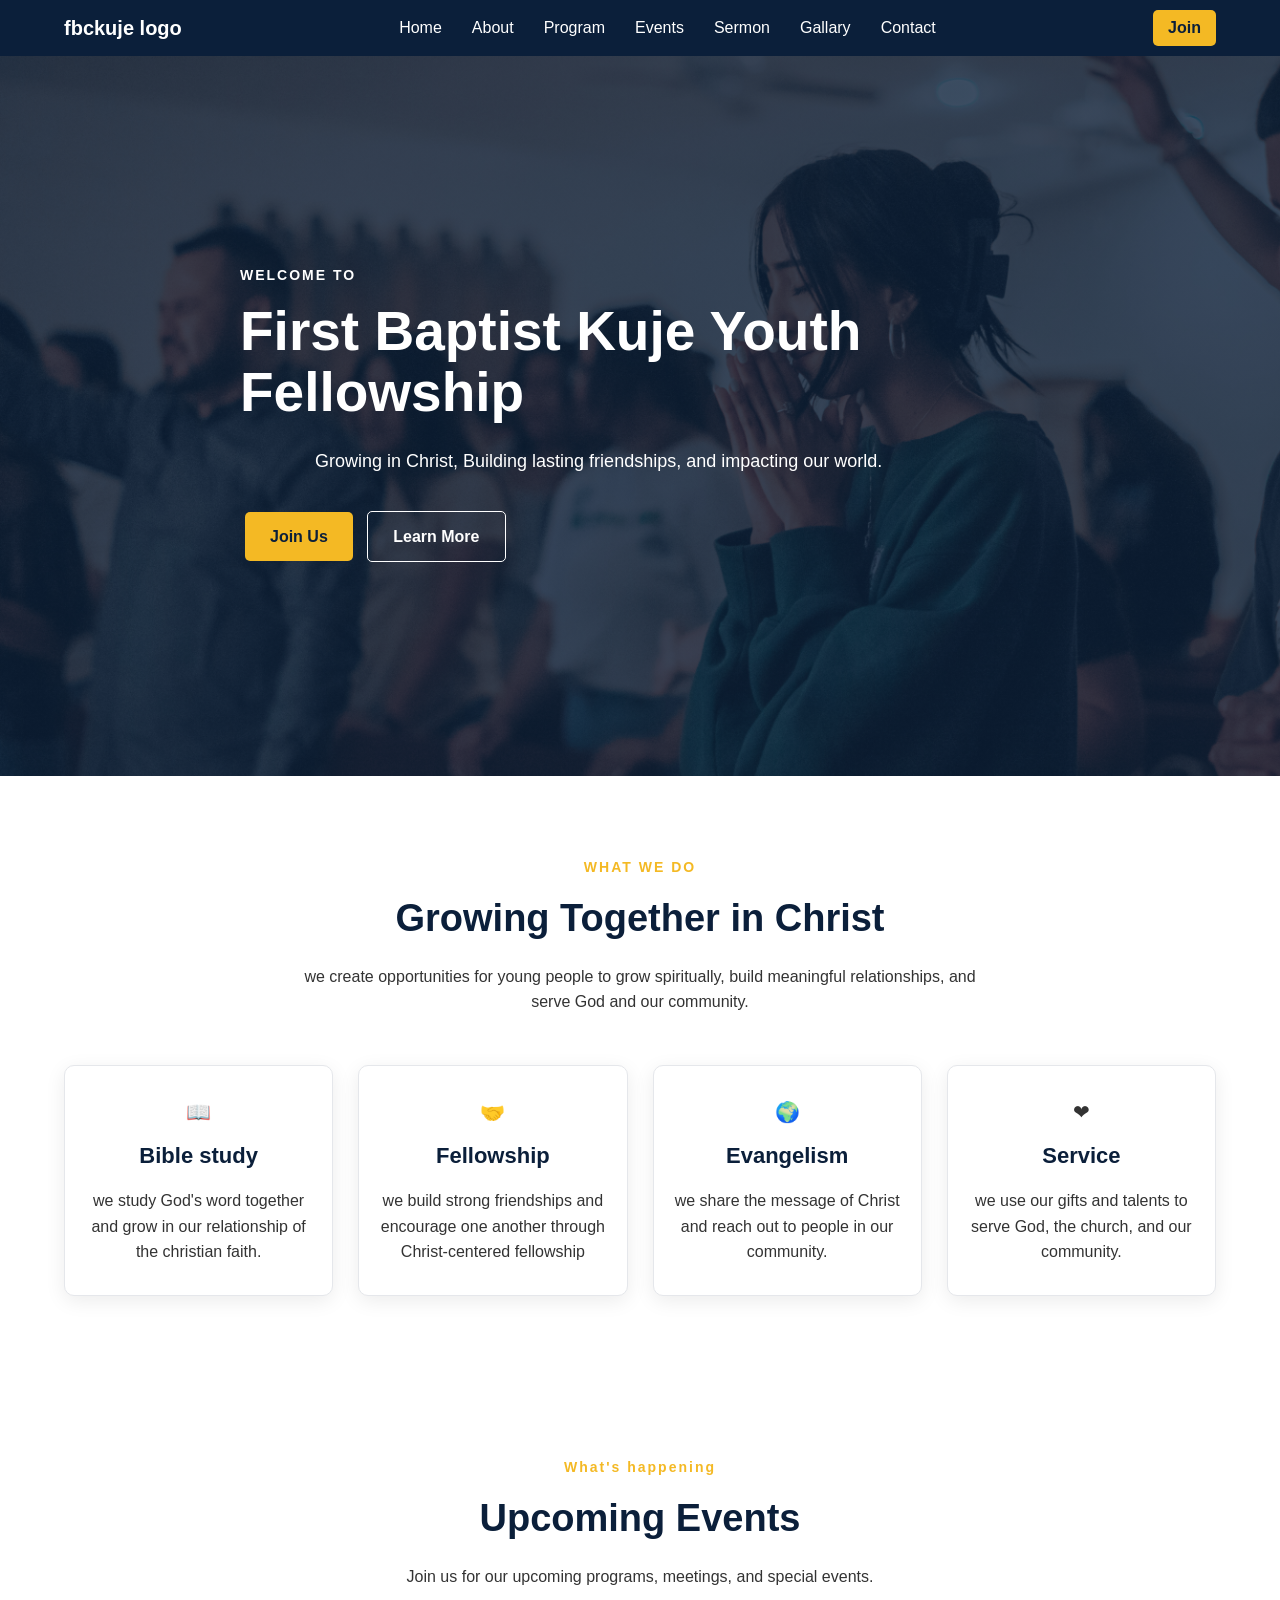
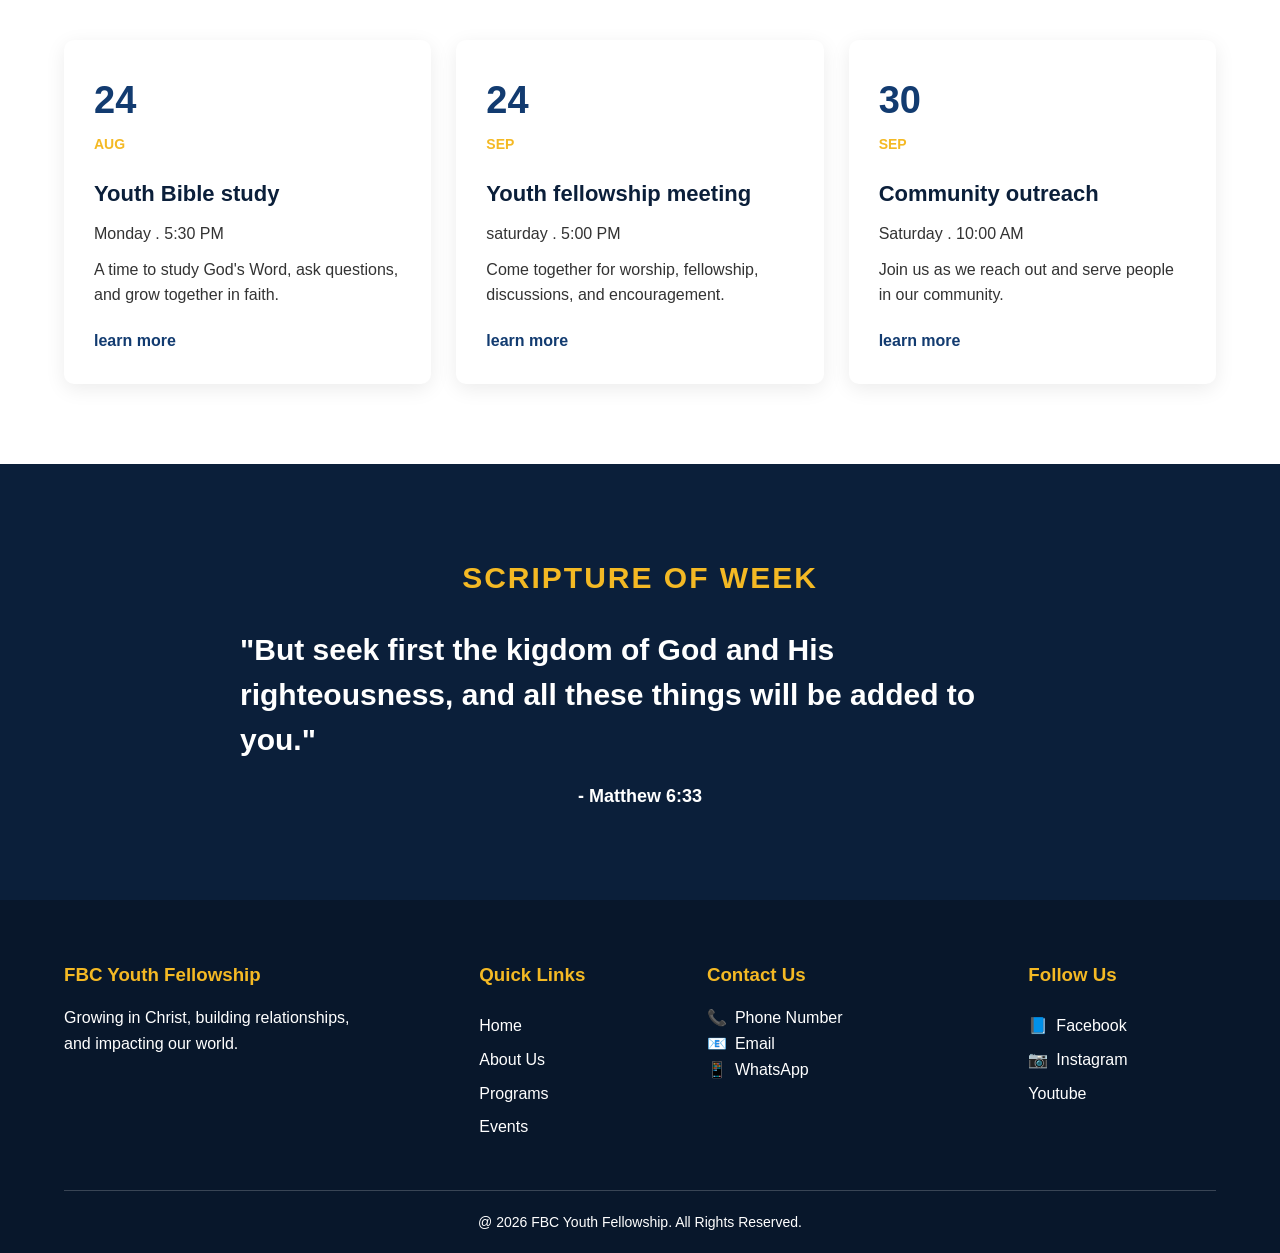
==== index.html @ 430ef0f9 "update" ====
<!DOCTYPE html>
<html lang="en">
<head>
  <meta charset="UTF-8">
  <meta name="viewport" content="width=device-width, initial-scale=1.0">
  <title>fbc kuje youth fellowship</title>
  <link rel="stylesheet" href="style.css">
</head>
<body>
  <header>
    <nav class="nav-bar">
      <button class="menu-toggle" arial-label="open navigation menu">
        &#9776;
      </button>
      
      <div class="logo">
        fbckuje logo
      </div>
      <ul class="nav-links">
        <li><a href="#">Home</a></li>
        <li><a href="about.html">About</a></li>
        <li><a href="#">Program</a></li>
        <li><a href="#">Events</a></li>
        <li><a href="#">Sermon</a></li>
        <li><a href="#">Gallary</a></li>
        <li><a href="#">Contact</a></li>
      </ul>
      
      <a href="#" class="join-btn">Join</a>
      
    </nav>
  </header>
  <section class="hero">
    <div class="hero-content">
      <p class="welcome-text">WELCOME TO</p>
      <h1>First Baptist Kuje Youth Fellowship</h1>
      <p class="hero-text">
        Growing in Christ, Building lasting friendships, and impacting our world.
      </p>
      <div class="hero-btn">
        <a href="#" class="btn">Join Us</a>
        <a href="#" class="btn secondary-btn">Learn More</a>
      </div>
    </div>
  </section>
  <section class="focus">
    <div class="section-heading">
      <p>
        WHAT WE DO
      </p>
      <h2>Growing Together in Christ</h2>
      <p>
        we create opportunities for young people to grow spiritually,
        build meaningful relationships, and serve God and our community.
      </p>
    </div>
    <div class="focus-container">
      <div class="focus-card">
        <div class="focus-icon">&#x1F4D6;</div>
        <h3>Bible study</h3>
        <p>
          we study God's word together and grow in our relationship
          of the christian faith.
        </p>
      </div>
      <div class="focus-card">
        <div class="focus-icon">&#x1F91D;</div>
        <h3>Fellowship</h3>
        <p>we build strong friendships and encourage one another 
          through Christ-centered fellowship
        </p>
      </div>
      <div class="focus-card">
        <div class="focus-icon">&#x1F30D;</div>
        <h3>
          Evangelism
        </h3>
        <p>
          we share the message of Christ and reach out to people 
          in our community.
        </p>
      </div>
      <div class="focus-card">
        <div class="focus-icon">&#10084;</div>
        <h3>Service</h3>
        <p>
          we use our gifts and talents to serve God, the church, and 
          our community.
        </p>
      </div>
    </div>
  </section>

  <section class="events">
    <div class="section-heading">
      <p>What's happening</p>
      <h2>Upcoming Events</h2>
      <p>
        Join us for our upcoming programs, meetings, and special events.
      </p>
    </div>

    <div class="events-container">
      <div class="event-card">
        <div class="event-date">
          <span>24</span>
          <small>AUG</small>
        </div>

        <div class="event-content">
          <h3>Youth Bible study</h3>
          <p>Monday . 5:30 PM</p>
          <p>A time to study God's Word, ask questions,
            and grow together in faith.
          </p>
          <a href="#">learn more</a>
        </div>
      </div>
      <div class="event-card">
        <div class="event-date">
          <span>24</span>
          <small>SEP</small>
        </div>

        <div class="event-content">
          <h3>Youth fellowship meeting</h3>
          <p>saturday . 5:00 PM </p>
          <p>
            Come together for worship, fellowship, discussions,
            and encouragement.
          </p>
          <a href="#">learn more</a>
        </div>
      </div>
      <div class="event-card">
        <div class="event-date">
          <span>30</span>
          <small>SEP</small>
        </div>

        <div class="event-content">
          <h3>Community outreach</h3>
          <p>Saturday . 10:00 AM</p>
          <p>
            Join us as we reach out and serve
            people in our community.
          </p>
          <a href="#">learn more</a>
        </div>
      </div>
    </div>
  </section>

  <section class="scripture">
    <div class="scripture-content">
      <p class="scripture-label">SCRIPTURE OF WEEK</p>
      <blockquote>
        "But seek first the kigdom of God and His righteousness,
        and all these things will be added to you."
      </blockquote>
      <p class="scripture-reference">
        - Matthew 6:33
      </p>
    </div>
  </section>
  <footer>
    <div class="footer-container">
      <div class="footer-about">
        <h3>FBC Youth Fellowship</h3>
        <p>
          Growing in Christ, building relationships,
          and impacting our world.
        </p>
      </div>
      <div class="footer-links">
        <h3>Quick Links</h3>
        <a href="#">Home</a>
        <a href="#">About Us</a>
        <a href="#">Programs</a>
        <a href="#">Events</a>
      </div>
      <div class="footer-contact">
        <h3>Contact Us</h3>
        <p class="icon-link">
          <span class="icon">&#x1F4DE;</span>
          <span class="text">Phone Number</span>
        </p>
        <div class="email-icon">
        <p class="icon-link">
          <span class="icon">&#128231;</span>
          <span class="text">Email</span>
        </p>
        </div>
        <p class="icon-link">
          <span class="icon">&#128241;</span>
          <span class="text">WhatsApp</span>
        </p>
      </div>
      <div class="footer-social">
        <h3>Follow Us</h3>
        <a href="#" class="icon-link">
          <span class="icon">&#128216;</span>
          <span class="text">Facebook</span>
        </a>
        <a href="#" class="icon-link">
          <span class="icon">&#x1F4f7;</span>
          <span class="text">Instagram</span>
        </a>
        <a href="#">Youtube</a>
      </div>
    </div>
    <div class="footer-bottom">
      <p>
        @ 2026 FBC Youth Fellowship. All Rights Reserved.
      </p>
    </div>
  </footer>
  <script src="script.js"></script>
</body>
</html>
---- style.css ----
:root {
  --primary-color: #123B70;
  --secondary-color: #0B1F3A;
  --accent-color: #F4B924;
  --light-color: #F5F7FA;
  --white-color: #FFFFFF;
  --text-color: #333333;
}
* {
  margin: 0;
  padding: 0;
  box-sizing: border-box;
}
body {
  font-family: Arial, san-serif;
  line-height: 1.6;
  color: var(--text-color);
  background-color: var(--white-color);
}
header {
  background-color: var(--secondary-color);
}
.nav-bar {
  display: flex;
  align-items: center;
  justify-content: space-between;
  padding: 10px 5%;
  color: var(--white-color);
}
.logo {
  font-size: 20px;
  font-weight: bold;
}
.nav-links {
  display: flex;
  list-style: none;
  gap: 30px;
}
.nav-links a {
  text-decoration: none;
  font-weight: 200;
  color: var(--white-color);
  font-weight: 500;
}
.join-btn {
  background-color: var(--accent-color);
  color: var(--secondary-color);
  text-decoration: none;
  padding: 5px 15px;
  border: none;
  border-radius: 5px;
  font-weight: bold;
  transition: opacity 0.15s;
}
.join-btn:hover {
  opacity: 0.7;
}
.hero {
  min-height: 80vh;
  display: flex;
  align-items: center;
  justify-content: center;
  padding: 80px 5%;

  background-image: 
      linear-gradient(rgba(11, 31, 58, 0.75), rgba(11, 31, 58, 0.75)),
      url("/image/hero.jpg");

  background-size: cover;
  background-position: center;
  background-repeat: no-repeat;

  color: var(--white-color)
}
.hero-content{
  max-width: 800px;
}
.welcome-text {
  font-size: 14px;
  font-weight: bold;
  letter-spacing: 2px;
  margin-bottom: 15px;
}
.hero h1 {
  font-size: 55px;
  line-height: 1.1;
  margin-bottom: 25px;
}
.hero-text {
  font-size: 18px;
  margin: 0 auto 30px;
  max-width: 650px;
}
.btn {
  display: inline-block;
  padding: 12px 25px;
  margin: 5px;
  text-decoration: none;
  border-radius: 5px;
  font-weight: bold;
  transition: 0.3s ease;
}
.hero-btn .btn:first-child {
  background-color: var(--accent-color);
  color: var(--secondary-color);
  cursor: pointer;
}
.hero-btn .btn:first-child:hover {
  opacity: 0.85;
}
.secondary-btn{
  color: var(--white-color);
  border: 1px solid var(--white-color);
  background-color: transparent;
  cursor: pointer;
}
.secondary-btn:hover {
  background-color: var(--white-color);
  color: var(--secondary-color);
}

.focus {
  padding: 80px 5%;
  text-align: center;
}
.section-heading {
  max-width: 700px;
  margin: 0 auto 50px;
}
.section-heading h2 {
  font-size: 38px;
  margin-bottom: 15px;
  color: var(--secondary-color);
}
.section-heading > p:first-child {
  margin-bottom: 10px;
  color: var(--accent-color);
  font-weight: bold;
  letter-spacing: 2px;
  font-size: 14px;
}
.focus-container {
  display: grid;
  grid-template-columns: repeat(4, 1fr);
  gap: 25px;
}
.focus-card {
  padding: 30px 20px;
  border: 1px solid #E5E7EB;
  background-color: var(--white-color);
  border-radius: 10px;
  box-shadow: 0 5px 20px rgba(0, 0, 0, 0.08);
  transition: 0.3s ease;
}
.focus-icon {
  margin-bottom: 10px;
  font-size: 20px;
}
.focus-card h3 {
  margin-bottom: 15px;
  font-size: 22px;
  color: var(--secondary-color);
}
.focus-card:hover {
  transform: translateY(-5px);
  box-shadow: 0 10px 25px rgba(0, 0, 0, 0.12);
}
.events {
  padding: 80px 5%;
  text-align: center;
}
.events-container {
  display: grid;
  grid-template-columns: repeat(3, 1fr);
  gap: 25px;
}
.event-card {
  padding: 30px;
  text-align: left;
  border-radius: 10px;
  background-color: var(--white-color);
  border: 1px #E5E7EB;
  box-shadow: 0 5px 20px rgba(0, 0, 0, 0.08);
  transition: 0.3s ease;
}
.event-card:hover {
  transform: translateY(-5px);
  box-shadow: 0 10px 25px rgba(0, 0, 0, 0.1);
}
.event-date {
  margin-bottom: 20px;
}
.event-date span {
  display: block;
  font-size: 38px;
  font-weight: bold;
  color: var(--primary-color);
}
.event-date small {
  font-size: 14px;
  font-weight: bold;
  color: var(--accent-color);
}
.event-content h3 {
  font-size: 22px;
  margin-bottom: 10px;
  color: var(--secondary-color);
}
.event-content p {
  margin-bottom: 10px;
  color: var(--text-color);
}
.event-content a {
  display: inline-block;
  margin-top: 10px;
  color: var(--primary-color);
  font-weight: bold;
  text-decoration: none;
  text-align: center;
}
.scripture {
  padding: 90px 5%;
  text-align: center;
  background-color: var(--secondary-color);
  color: var(--white-color);
}
.scripture-content {
  max-width: 800px;
  margin: 0 auto;
}
.scripture-label {
  color: var(--accent-color);
  font-size: 30px;
  font-weight: bold;
  letter-spacing: 2px;
  margin-bottom: 25px;
}
.scripture blockquote {
  font-size: 30px;
  font-weight: bold;
  line-height: 1.5;
  text-align: left;
  margin-bottom: 20px;
}
.scripture-reference {
  font-size: 18px;
  font-weight: bold;
}
footer {
  padding: 60px 5% 20px;
  background-color: #08172B;
  color: var(--white-color);
}
.footer-container {
  display: grid;
  grid-template-columns: 2fr 1fr 1.5fr 1fr;
  gap: 40px;
}
.footer-container h3 {
  margin-bottom: 15px;
  color: var(--accent-color);
}
.footer-about p {
  max-width: 300px;
}
.footer-links,
.footer-social {
  display: flex;
  text-decoration: none;
  flex-direction: column;
  gap: 8px;
}
.footer-links a,
.footer-social a {
  text-decoration: none;
  color: var(--white-color);
}
.footer-contact {
  margin-bottom: 8px;
}
.icon-link {
  display: inline-flex;
  align-items: center;
  gap: 8px;
}
.email-icon {
  display: block;
}
.footer-bottom  {
  width: 100%;
  margin-top: 50px;
  padding-top: 20px;
  text-align: center;
  border-top: 1px solid rgba(255, 255, 255, 0.2);
}
.footer-bottom p {
  font-size: 14px;
}
.menu-toggle {
  display: none;
  background: none;
  border: none;
  color: var(--white-color);
  font-size: 28px;
  cursor: pointer;
}
.page-hero {
  min-height: 45vh;
  display: flex;
  align-items: center;
  justify-content: center;
  text-align: center;
  padding: 60px 5%;
  background-color: var(--secondary-color);
  color: var(--white-color);
}
.page-hero p:first-child {
  color: var(--accent-color);
  font-size: 14px;
  font-weight: bold;
  letter-spacing: 2px;
  margin-bottom: 15px;
}
.page-hero h1 {
  font-size: 48px;
  margin-bottom: 20px;
}
.page-hero p:last-child {
  max-width: 650px;
  margin: 0 auto;
}
.about-intro {
  padding: 90px 5%;
}
.about-content {
  max-width: 850px;
  margin: 0 auto;
}
.section-label {
  color: var(--accent-color);
  font-size: 14px;
  font-weight: bold;
  letter-spacing: 2px;
  margin-bottom: 15px;
}
.about-content h2 {
  color: var(--secondary-color);
  font-size: 38px;
  margin-bottom: 25px;
}
.about-content p:not(.section-label) {
  margin-bottom: 20px;
  line-height: 1.8;
}
.mission-vision {
  padding: 80px 5%;
  display: grid;
  grid-template-columns: repeat(2, 1fr);
  gap: 30px;
  background-color: var(--light-color);
}
.mission-card
.vision-card {
  padding: 40px;
  background-color: var(--white-color);
  border-radius: 10px;
  border: 1px solid #E5E7EB;
  box-shadow: 0 5px 20px rgba(0, 0, 0, 0.08);
}
.mission-card h2
.vision-card h2 {
  color: var(--secondary-color);
  margin-bottom: 15px;
}
.values {
  padding: 90px 5%;
  text-align: center;
}
.values-container {
  display: grid;
  grid-template-columns: repeat(4, 1fr);
  gap: 25px;
}
.value-card {
  padding: 30px 20px;
  border: 1px solid #E5E7EB;
  border-radius: 10px;
  background-color: var(--white-color);
  box-shadow: 0 5px 20px rgba(0, 0, 0, 0.08);
  transition: 0.3s ease;
}
.value-card:hover {
  transform: translateY(-5px);
}
.value-icon {
  font-size: 40px;
  margin-bottom: 15px;
}
.value-icon h3 {
  color: var(--secondary-color);
  margin-bottom: 10px;
}
@media (max-width: 900px) {
  .focus-container {
    grid-template-columns: repeat(2, 1fr);
  }
  .events-container {
    grid-template-columns: repeat(2, 1fr);
  }
  .footer-container {
    grid-template-columns: repeat(2, 1fr);
  }

}
@media (max-width: 600px) {
  .nav-bar {
    flex-wrap: wrap;
  }
  .nav-links {
    display: none;
    flex-direction: column;
    width: 100%;
    gap: 15px;
    text-align: center;
  }
  .nav-links.active {
    display: flex;
  }
  .focus-container {
    grid-template-columns: 1fr;
  }
  .events-container {
    grid-template-columns: 1fr;
  }
  .footer-container {
    grid-template-columns: 1fr;
  }
  .hero h1 {
    font-size: 40px;
  }
  .hero-text {
    font-size: 16px;
  }
  .scripture blockqoute {
    font-size: 24px;
  }
  .mission-vision {
    grid-template-columns: 1fr;
  }
  .values-container {
    grid-template-columns: 1fr;
  }
  .page-hero h1 {
    font-size: 38px;
  }
  .about-content h2 {
    font-size: 30px;
  }
  .menu-toggle {
    display: block !important;
    color: red;
    font-size: 40px;
  }

}
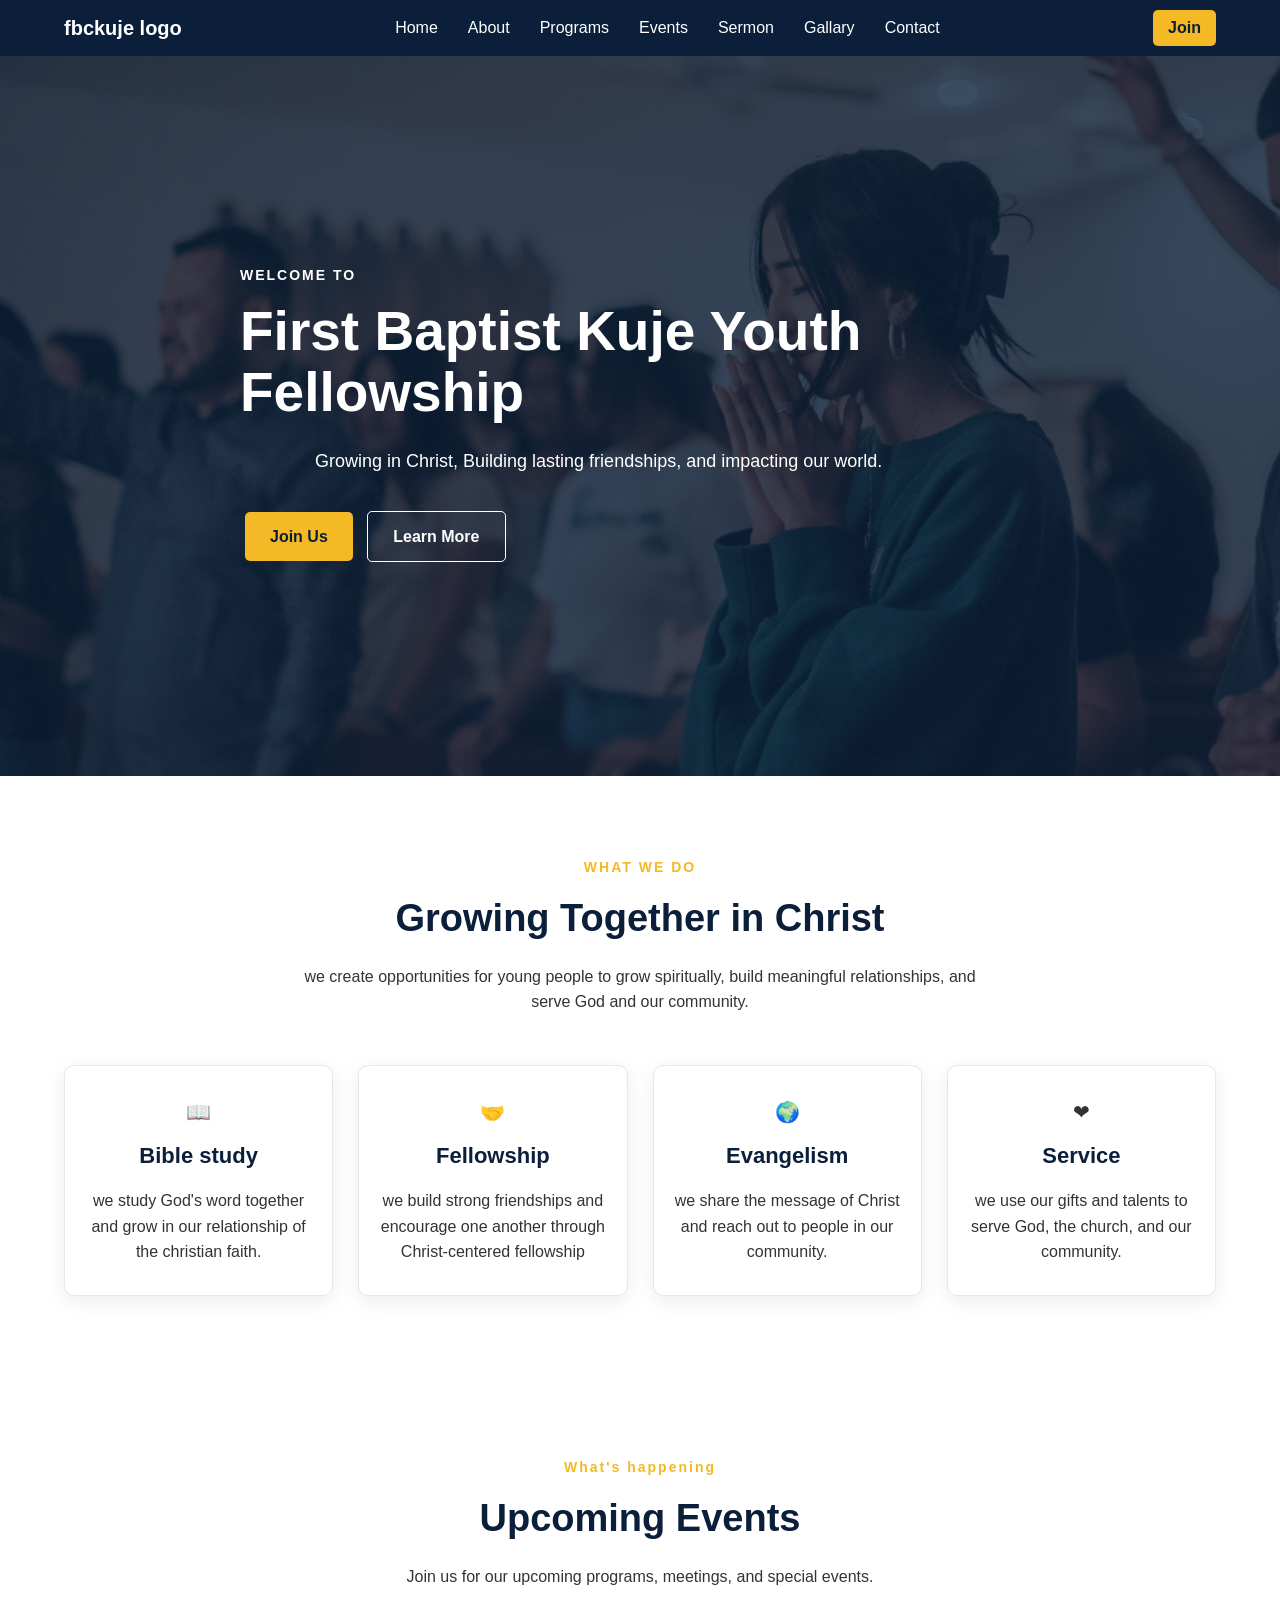
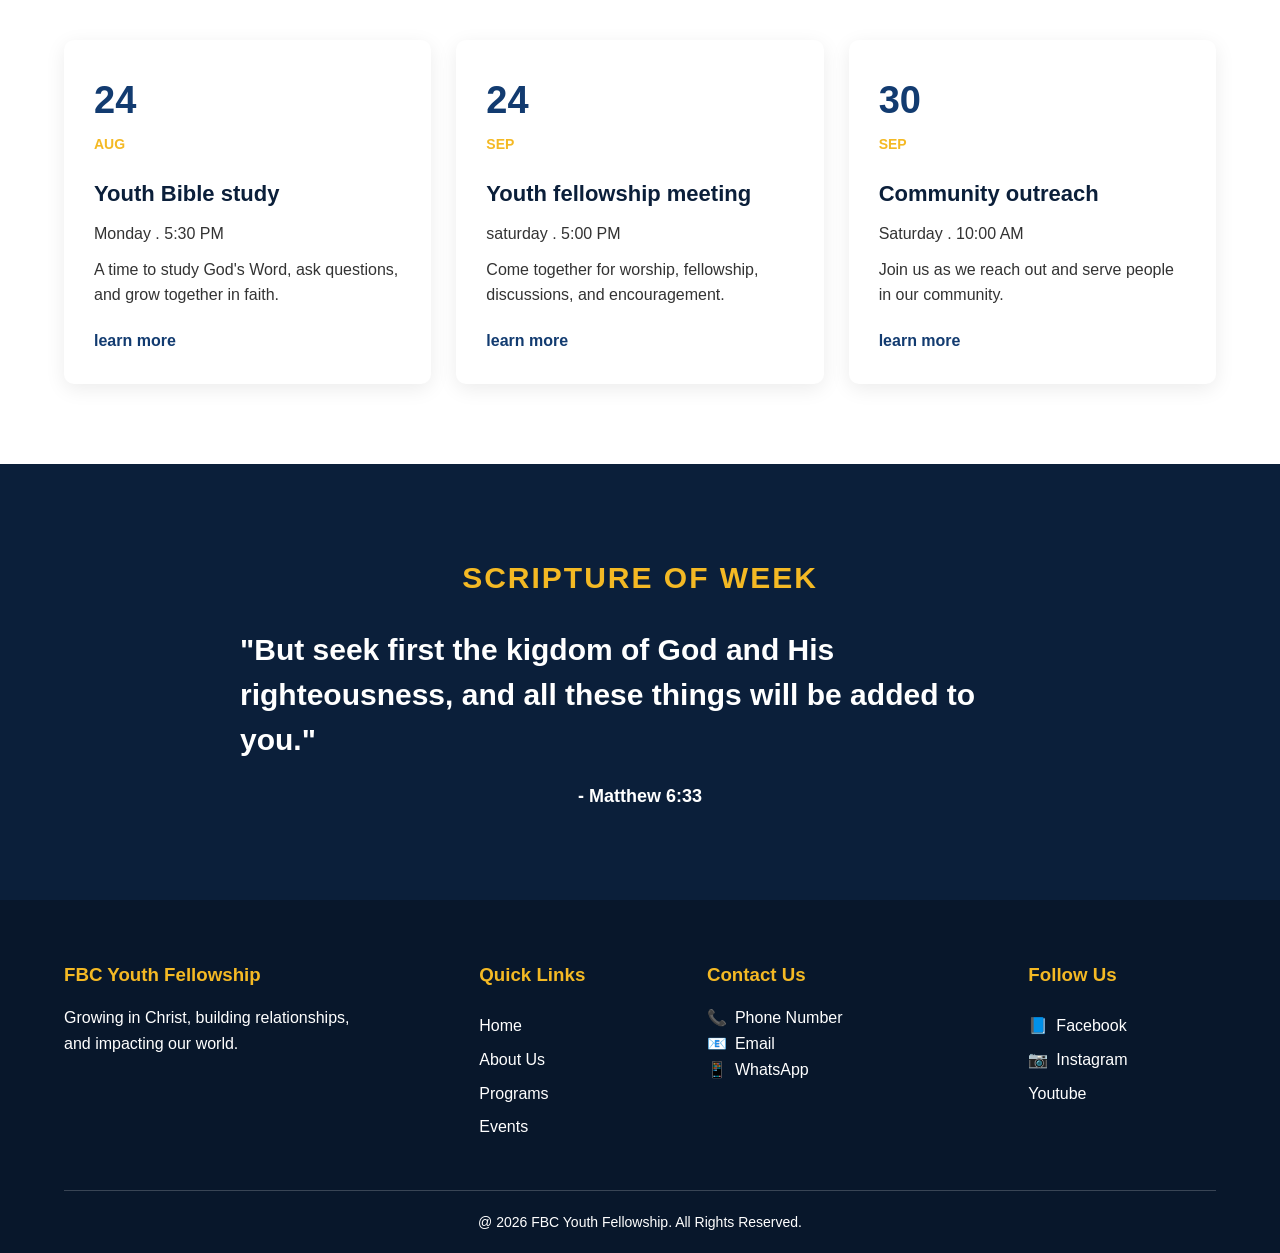
==== commit bc11c496: "update" ====
--- a/index.html
+++ b/index.html
@@ -12,14 +12,14 @@
       <button class="menu-toggle" arial-label="open navigation menu">
         &#9776;
       </button>
-      
+
       <div class="logo">
         fbckuje logo
       </div>
       <ul class="nav-links">
         <li><a href="#">Home</a></li>
         <li><a href="about.html">About</a></li>
-        <li><a href="#">Program</a></li>
+        <li><a href="programs.html">Programs</a></li>
         <li><a href="#">Events</a></li>
         <li><a href="#">Sermon</a></li>
         <li><a href="#">Gallary</a></li>
@@ -175,8 +175,8 @@
       <div class="footer-links">
         <h3>Quick Links</h3>
         <a href="#">Home</a>
-        <a href="#">About Us</a>
-        <a href="#">Programs</a>
+        <a href="about.html">About Us</a>
+        <a href="programs.html">Programs</a>
         <a href="#">Events</a>
       </div>
       <div class="footer-contact">
--- a/style.css
+++ b/style.css
@@ -400,6 +400,37 @@
   color: var(--secondary-color);
   margin-bottom: 10px;
 }
+.programs {
+  padding: 90px 5%;
+  text-align: center;
+}
+.programs-heading {
+  margin-bottom: 50px;
+}
+.programs-heading h2 {
+  color: var(--accent-color);
+  font-size: 14px;
+  letter-spacing: 2px;
+}
+.programs-heading p {
+  font-size: 30px;
+}
+.programs-container {
+  display: grid;
+  grid-template-columns: repeat(3, 1fr);
+  gap: 25px;
+}
+.program-card {
+  padding: 30px 20px;
+  border: 1px solid #E5E7EB;
+  border-radius: 10px;
+  background-color: var(--white-color);
+  box-shadow: 0 5px 20px rgba(0, 0, 0, 0.08);
+  transition: 0.3s ease;
+}
+.program-card:hover {
+  transform: translateY(-5px);
+}
 @media (max-width: 900px) {
   .focus-container {
     grid-template-columns: repeat(2, 1fr);
@@ -450,6 +481,9 @@
   .values-container {
     grid-template-columns: 1fr;
   }
+  .programs-container {
+    grid-template-columns: 1fr;
+  }
   .page-hero h1 {
     font-size: 38px;
   }
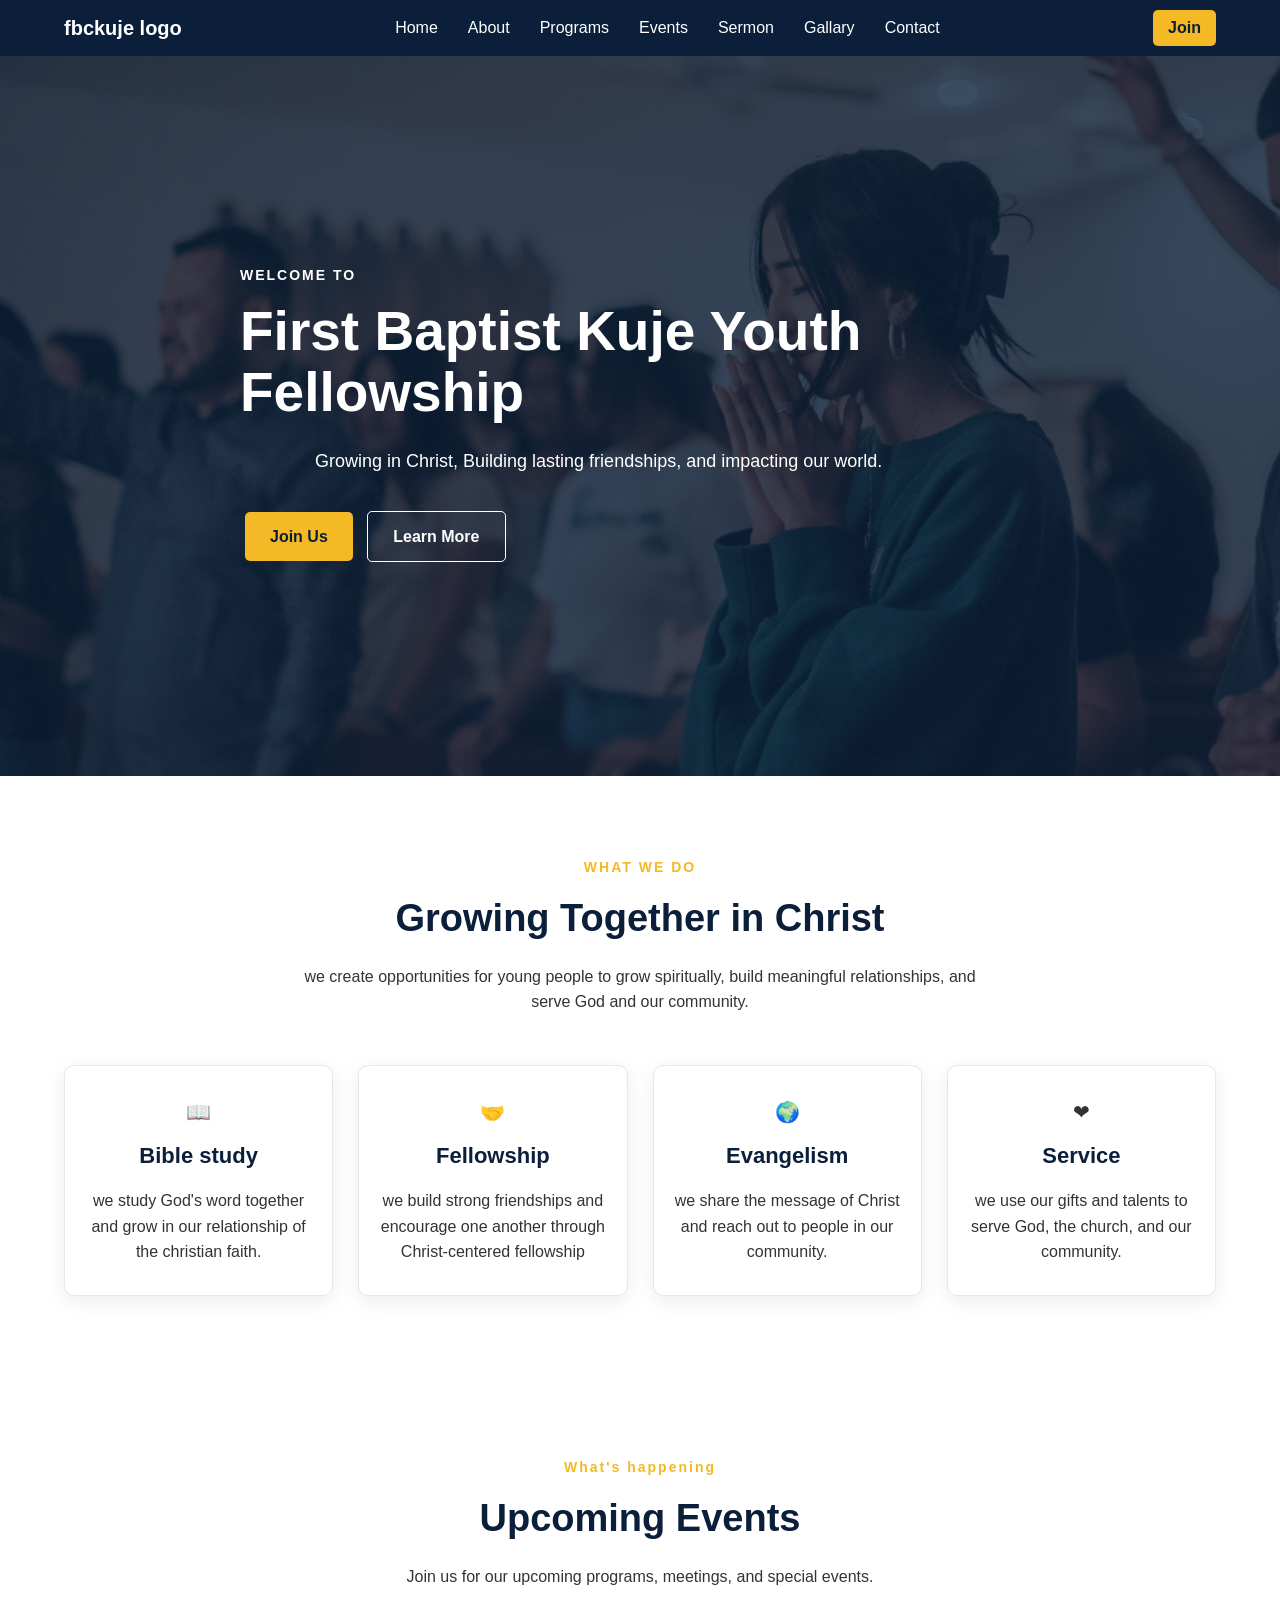
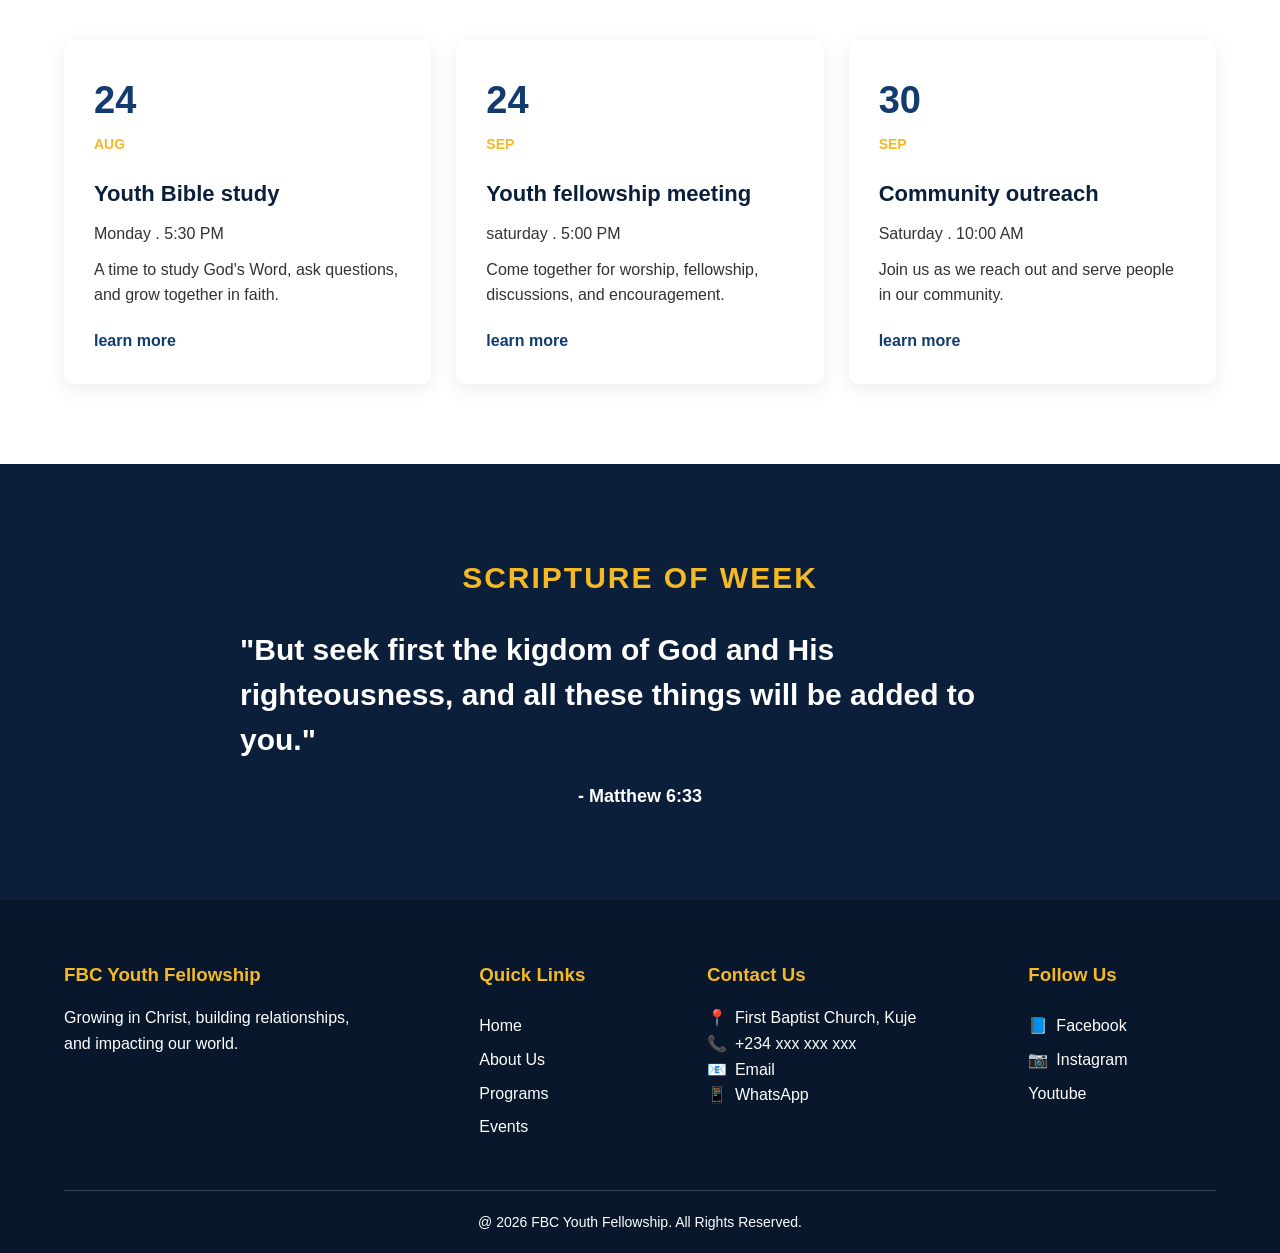
==== commit 6b43f824: "update" ====
--- a/index.html
+++ b/index.html
@@ -182,9 +182,15 @@
       <div class="footer-contact">
         <h3>Contact Us</h3>
         <p class="icon-link">
+          <span class="icon">&#128205;</span>
+          <span class="text">First Baptist Church, Kuje</span>
+        </p>
+        <div class="phone-icon">
+        <p class="icon-link">
           <span class="icon">&#x1F4DE;</span>
-          <span class="text">Phone Number</span>
-        </p>
+          <span class="text">+234 xxx xxx xxx</span>
+        </p>
+      </div>
         <div class="email-icon">
         <p class="icon-link">
           <span class="icon">&#128231;</span>
--- a/style.css
+++ b/style.css
@@ -400,25 +400,32 @@
   color: var(--secondary-color);
   margin-bottom: 10px;
 }
+.phone-icon {
+  display: block;
+}
 .programs {
   padding: 90px 5%;
-  text-align: center;
 }
 .programs-heading {
   margin-bottom: 50px;
+  text-align: center;
 }
 .programs-heading h2 {
-  color: var(--accent-color);
-  font-size: 14px;
+  color: var(--secondary-color);
+  font-size: 40px;
+  margin-bottom: 15px;
+}
+.programs-heading p {
+  font-size: 14px;
+  color: var(--accent-color);
+  font-weight: bold;
   letter-spacing: 2px;
-}
-.programs-heading p {
-  font-size: 30px;
+  margin-bottom: 15px;
 }
 .programs-container {
   display: grid;
   grid-template-columns: repeat(3, 1fr);
-  gap: 25px;
+  gap: 30px;
 }
 .program-card {
   padding: 30px 20px;
@@ -426,11 +433,28 @@
   border-radius: 10px;
   background-color: var(--white-color);
   box-shadow: 0 5px 20px rgba(0, 0, 0, 0.08);
+  text-align: center;
   transition: 0.3s ease;
 }
 .program-card:hover {
   transform: translateY(-5px);
 }
+.program-card a {
+  display: inline-block;
+  margin-top: 10px;
+  color: var(--primary-color);
+  font-weight: bold;
+  text-decoration: none;
+  text-align: center;
+}
+.program-card img {
+  width: 100%;
+  height: 200px;
+  object-fit: cover;
+  border-radius: 10px;
+  margin-bottom: 20px;
+}
+
 @media (max-width: 900px) {
   .focus-container {
     grid-template-columns: repeat(2, 1fr);
@@ -481,8 +505,14 @@
   .values-container {
     grid-template-columns: 1fr;
   }
+  .programs {
+    padding: 60px 5%;
+  }
   .programs-container {
     grid-template-columns: 1fr;
+  }
+  .programs-heading h2 {
+    font-size: 32px;
   }
   .page-hero h1 {
     font-size: 38px;
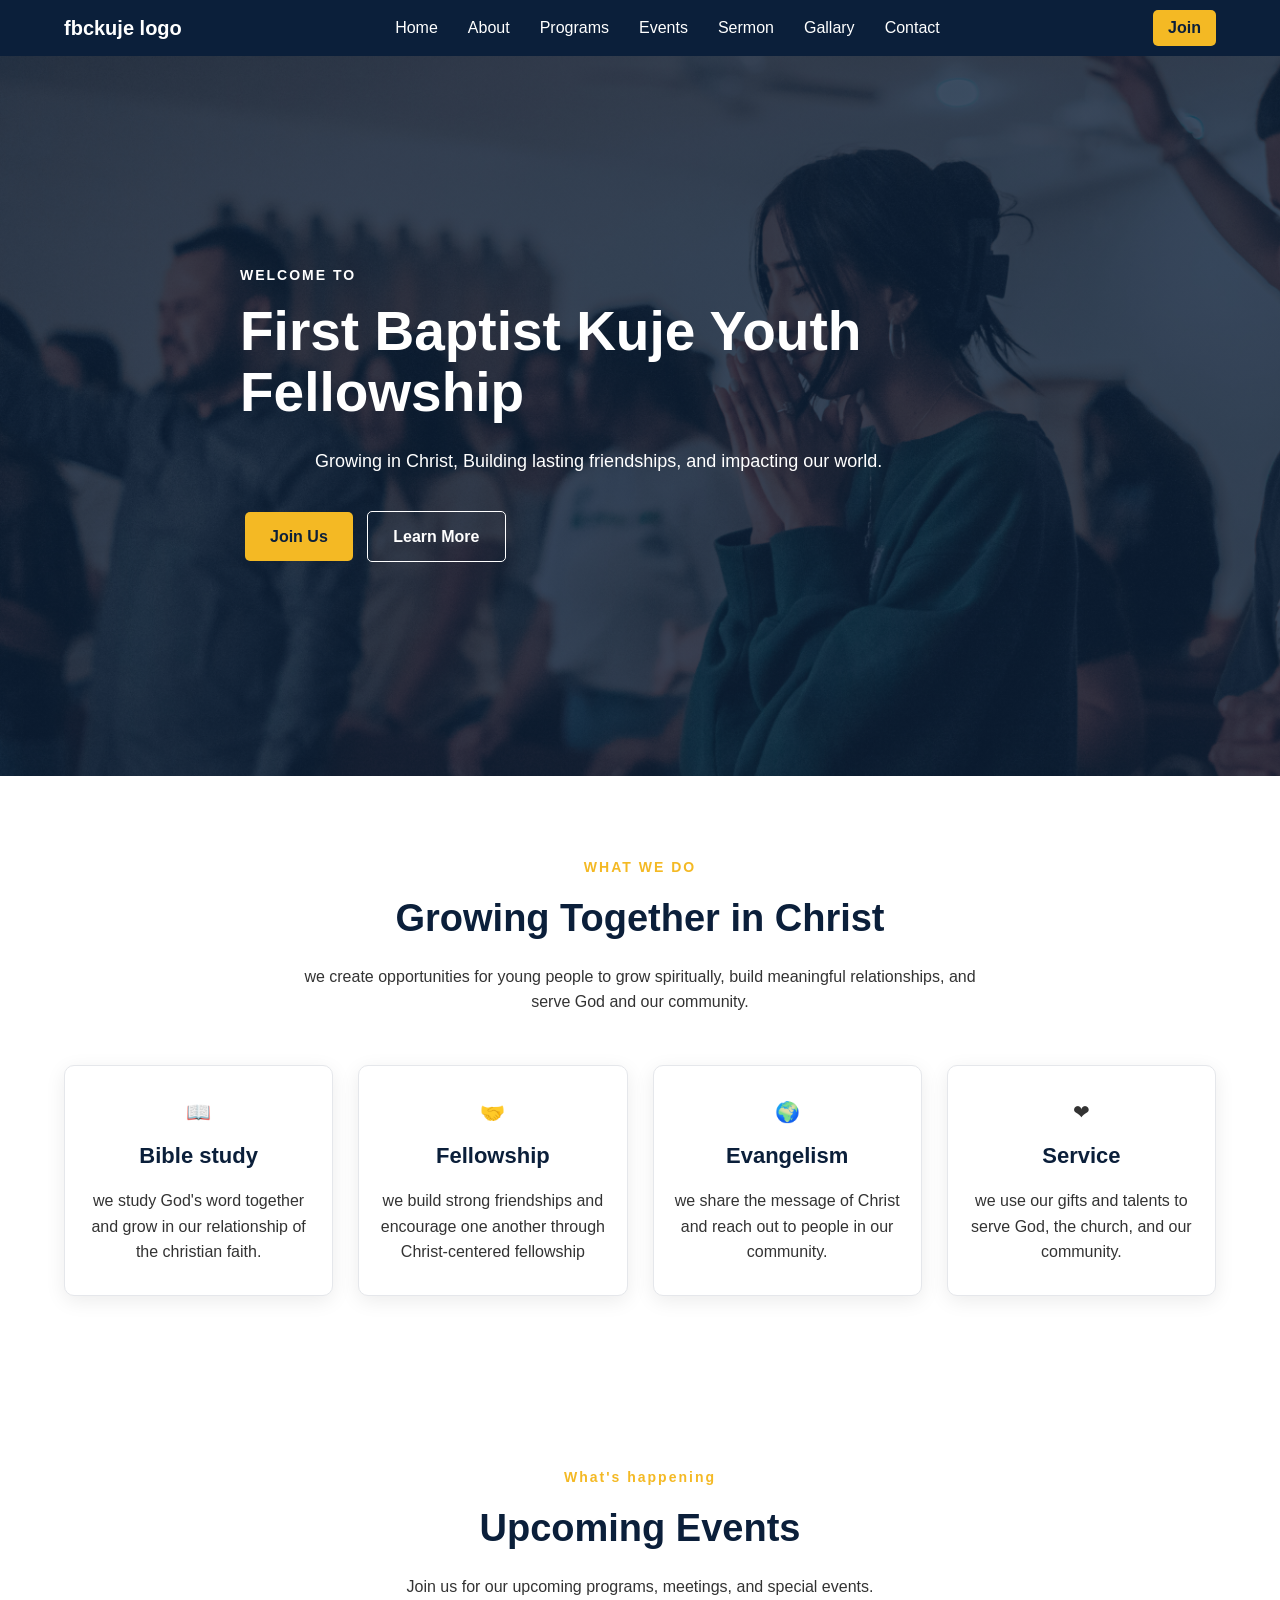
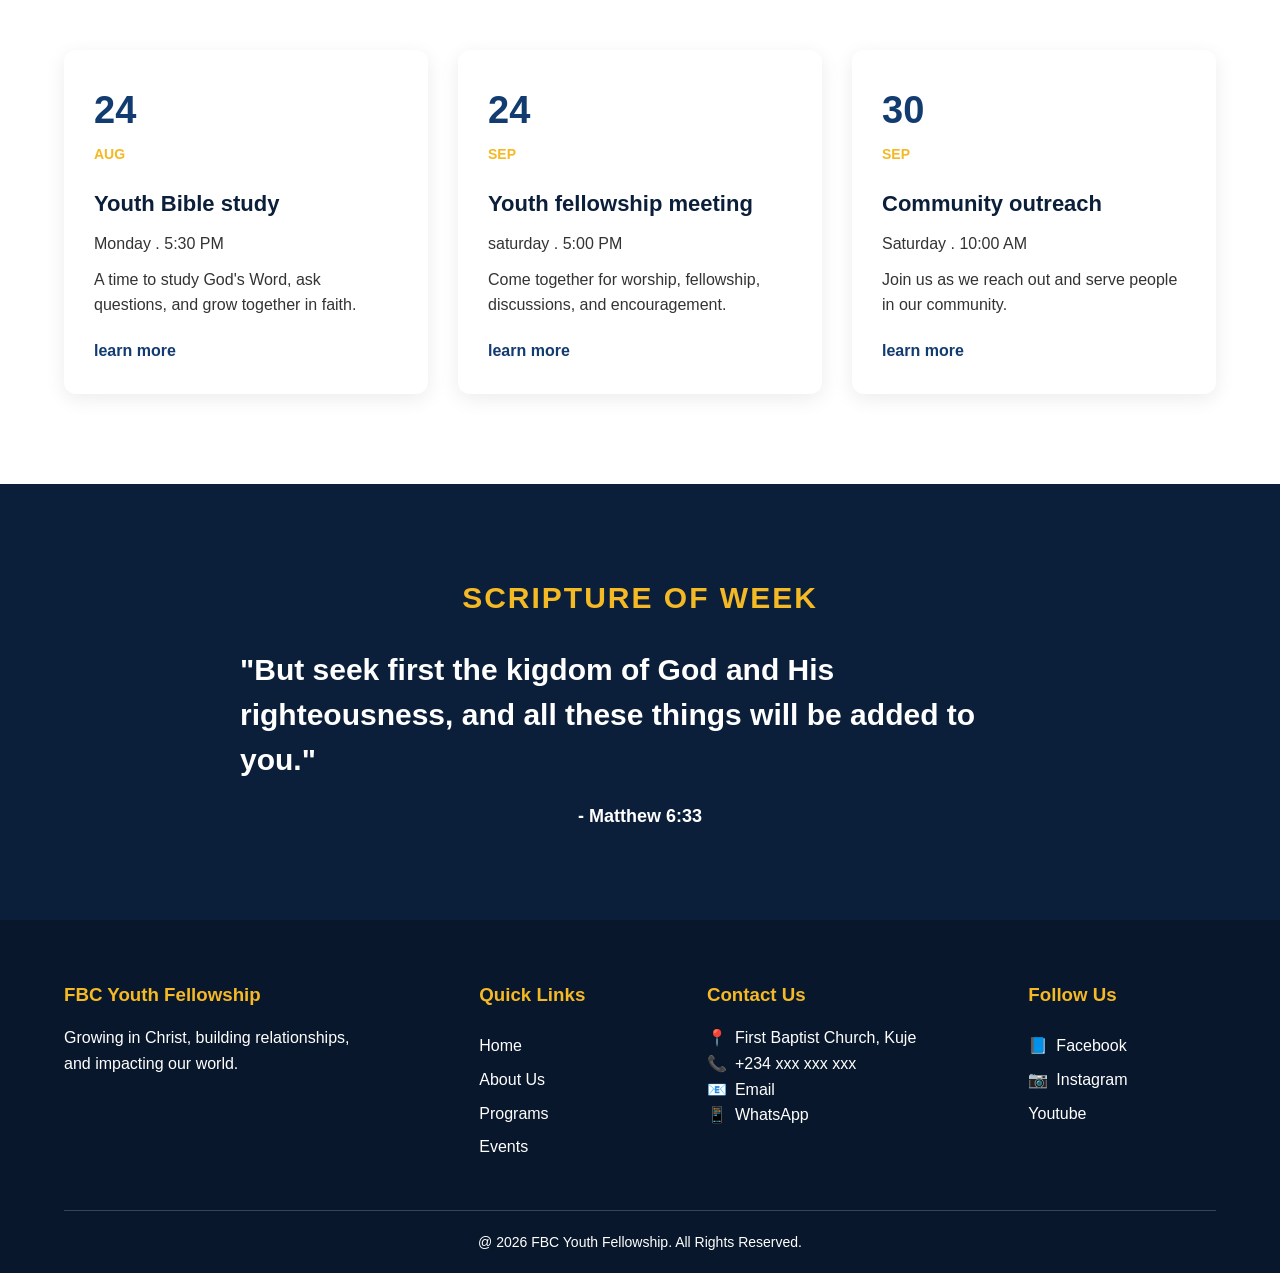
==== commit b1575b04: "update" ====
--- a/index.html
+++ b/index.html
@@ -20,7 +20,7 @@
         <li><a href="#">Home</a></li>
         <li><a href="about.html">About</a></li>
         <li><a href="programs.html">Programs</a></li>
-        <li><a href="#">Events</a></li>
+        <li><a href="events.html">Events</a></li>
         <li><a href="#">Sermon</a></li>
         <li><a href="#">Gallary</a></li>
         <li><a href="#">Contact</a></li>
@@ -174,10 +174,10 @@
       </div>
       <div class="footer-links">
         <h3>Quick Links</h3>
-        <a href="#">Home</a>
+        <a href="index.html">Home</a>
         <a href="about.html">About Us</a>
         <a href="programs.html">Programs</a>
-        <a href="#">Events</a>
+        <a href="events.html">Events</a>
       </div>
       <div class="footer-contact">
         <h3>Contact Us</h3>
--- a/style.css
+++ b/style.css
@@ -454,7 +454,64 @@
   border-radius: 10px;
   margin-bottom: 20px;
 }
-
+.sermons-btn {
+  padding: 30px 5%;
+  text-align: center;
+  display: grid;
+  grid-template-columns: repeat(4, 1fr);
+  gap: 20px;
+}
+.sermon-btn {
+  padding: 10px 6%;
+  border-radius: 4px;
+  border: none;
+  cursor: pointer;
+  font-weight: bold;
+  transition: 0.3 ease
+}
+.sermon-btn:hover {
+  background-color: var(--primary-color);
+  color: var(--white-color);
+}
+.sermon-btn:active {
+  opacity: 0.7;
+}
+.events {
+  padding: 90px 5%;
+}
+.events-container{
+  display: grid;
+  grid-template-columns: repeat(3, 1fr);
+  gap: 30px;
+}
+.event-card {
+  background-color: var(--white-color);
+  border-radius: 12px;
+  overflow: hidden;
+  box-shadow: 0 5px 20px rgba(0, 0, 0, 0.08);
+}
+.event-card img {
+  width: 100%;
+  height: 220px;
+  object-fit: cover;
+  display: block;
+}
+.event-heading {
+  margin-bottom: 30px;
+  text-align: center;
+}
+.event-heading p {
+  font-size: 14px;
+  color: var(--accent-color);
+  font-weight: bold;
+  letter-spacing: 2px;
+  margin-bottom: 15px;
+}
+.event-heading h2 {
+  color: var(--secondary-color);
+  font-size: 40px;
+  margin-bottom: 15px;
+}
 @media (max-width: 900px) {
   .focus-container {
     grid-template-columns: repeat(2, 1fr);
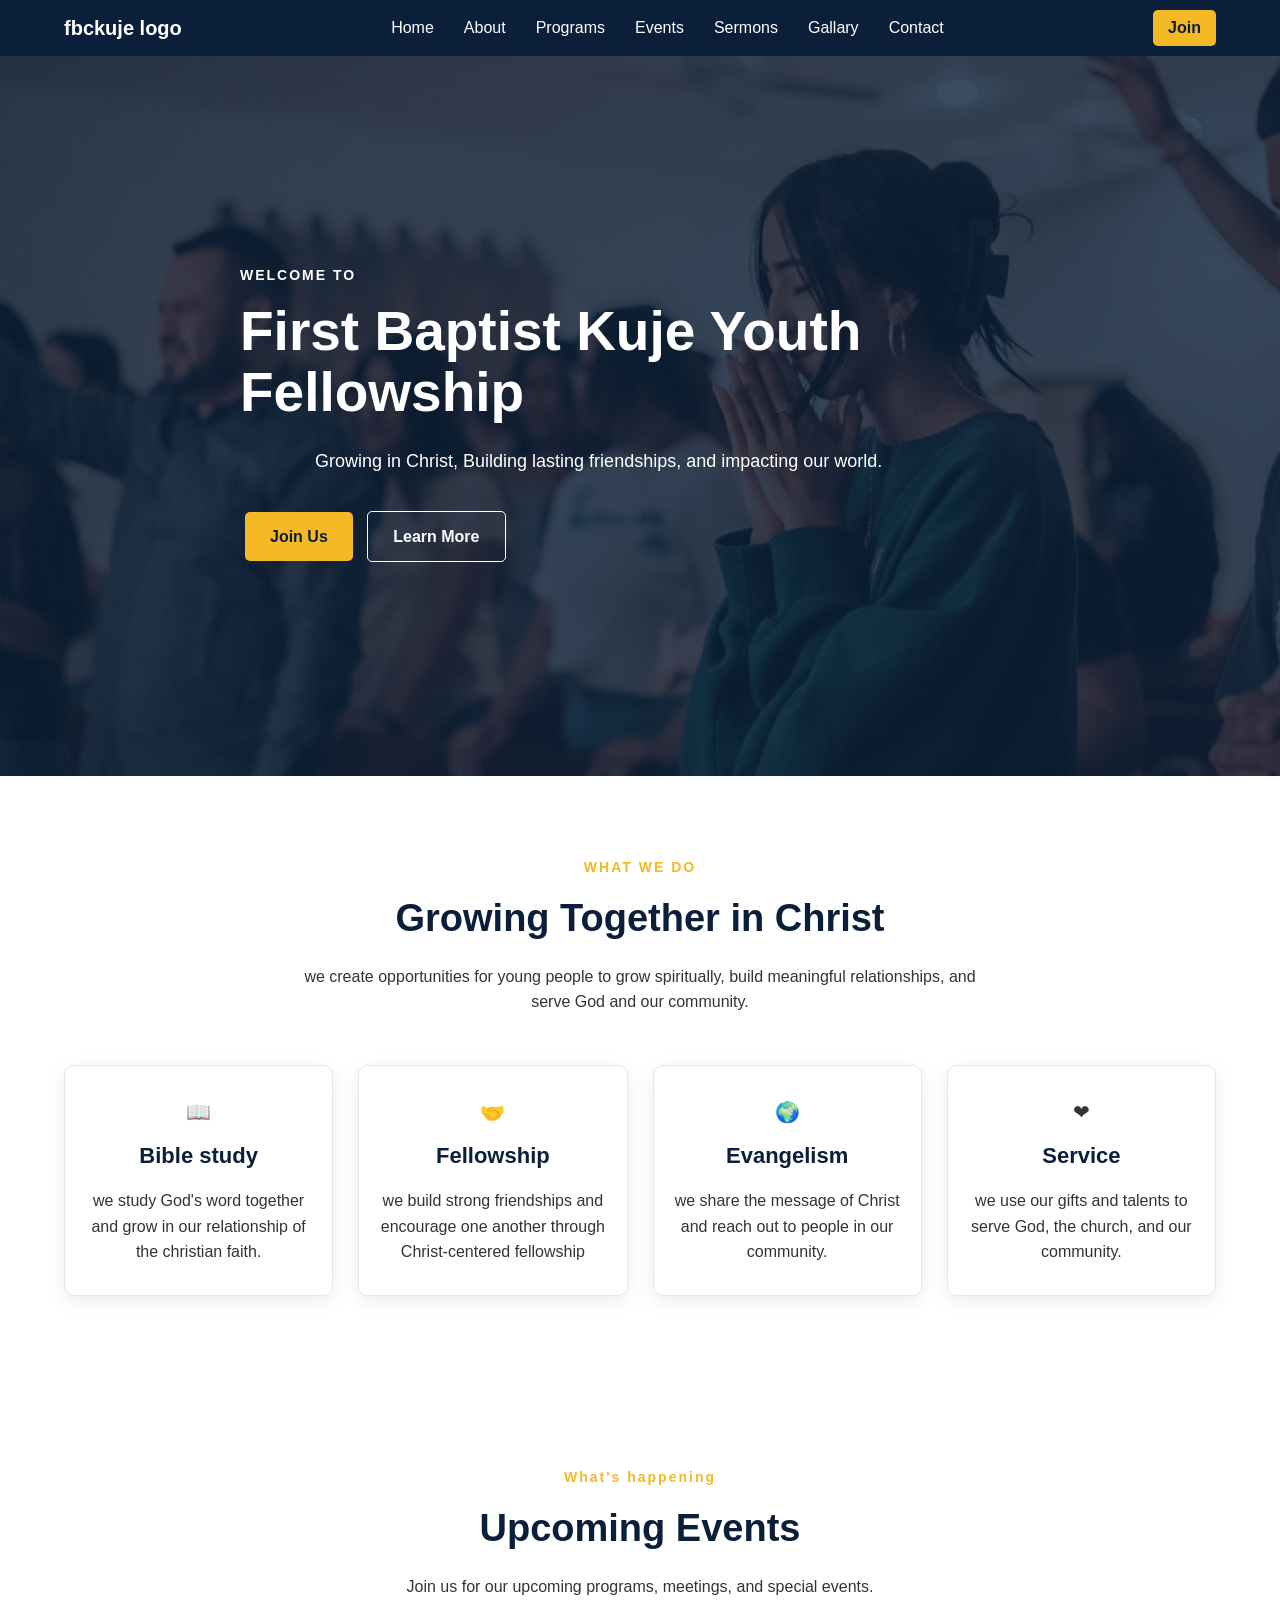
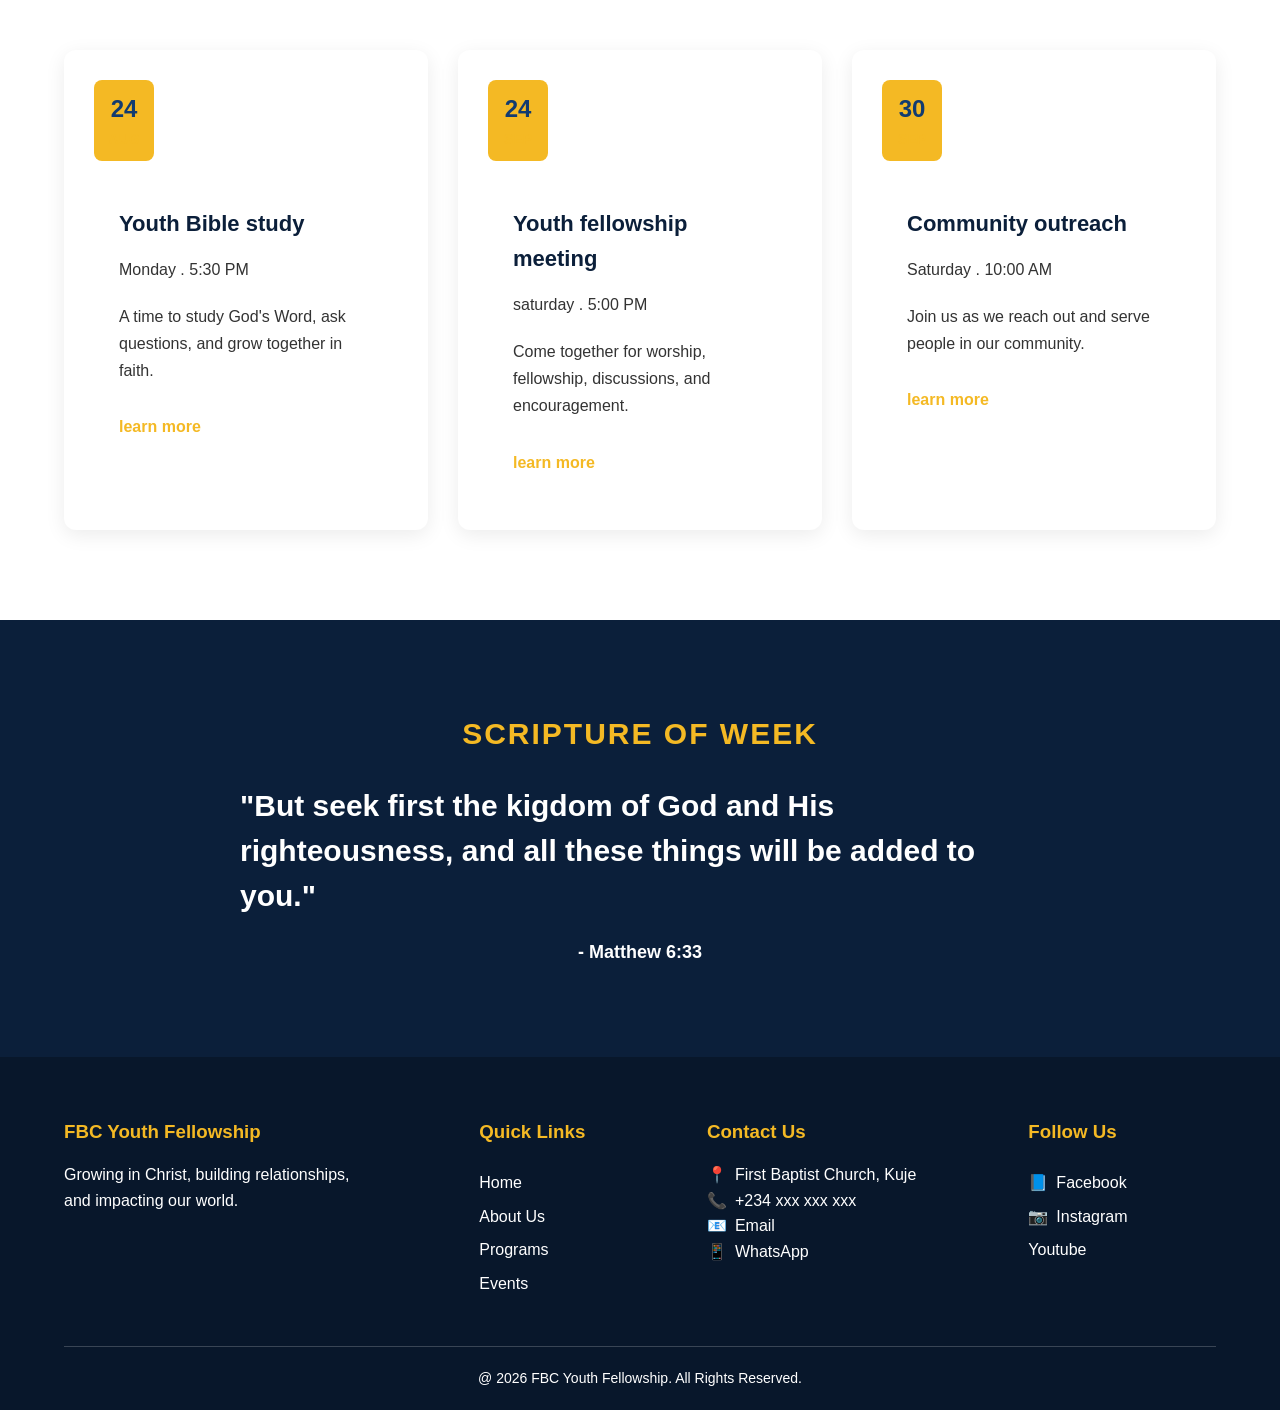
==== commit 6515f546: "update" ====
--- a/index.html
+++ b/index.html
@@ -21,7 +21,7 @@
         <li><a href="about.html">About</a></li>
         <li><a href="programs.html">Programs</a></li>
         <li><a href="events.html">Events</a></li>
-        <li><a href="#">Sermon</a></li>
+        <li><a href="sermons.html">Sermons</a></li>
         <li><a href="#">Gallary</a></li>
         <li><a href="#">Contact</a></li>
       </ul>
--- a/style.css
+++ b/style.css
@@ -512,6 +512,69 @@
   font-size: 40px;
   margin-bottom: 15px;
 }
+.event-content {
+  padding: 25px;
+}
+.event-date {
+  display: flex;
+  flex-direction: column;
+  align-items: center;
+  width: 60px;
+  padding: 10px;
+  background-color: var(--accent-color);
+  color: var(--white-color);
+  border-radius: 8px;
+  margin-bottom: 20px;
+}
+.event-date span:first-child {
+  font-size: 24px;
+  font-weight: bold;
+}
+.event-date span:last-child {
+  font-size: 12px;
+  font-weight: bold;
+}
+.event-content h3 {
+  color: var(--secondary-color);
+  font-size: 22px;
+  margin-bottom: 15PX;
+}
+.event-info {
+  margin-bottom: 10px;
+  font-size: 15px;
+}
+.event-content p:not(.event-info) {
+  line-height: 1.7;
+  margin-bottom: 20px;
+}
+.event-content a {
+  color: var(--accent-color);
+  font-weight: bold;
+  text-decoration: none;
+}
+.event-content a:hover {
+  text-decoration: underline;
+}
+.sermons {
+    padding: 90px 5px;
+}
+.sermons-container {
+    display: grid;
+    grid-template-columns: repeat(3, 1fr);
+    gap: 30px;
+}
+.sermon-card {
+  background-color: var(--white-color);
+  border: 1px solid #E5E7EB;
+  border-radius: 12px;
+  box-shadow: 0 5px 20px rgba(0, 0, 0, 0.08);
+}
+.sermon-card:hover {
+  transform: translateY(-5px);
+}
+.sermon-content {
+  padding: 30px;
+}
 @media (max-width: 900px) {
   .focus-container {
     grid-template-columns: repeat(2, 1fr);
@@ -577,6 +640,12 @@
   .about-content h2 {
     font-size: 30px;
   }
+  .events {
+    padding: 60px 5%;
+  }
+  .events-container {
+    grid-template-columns: 1fr;
+  }
   .menu-toggle {
     display: block !important;
     color: red;
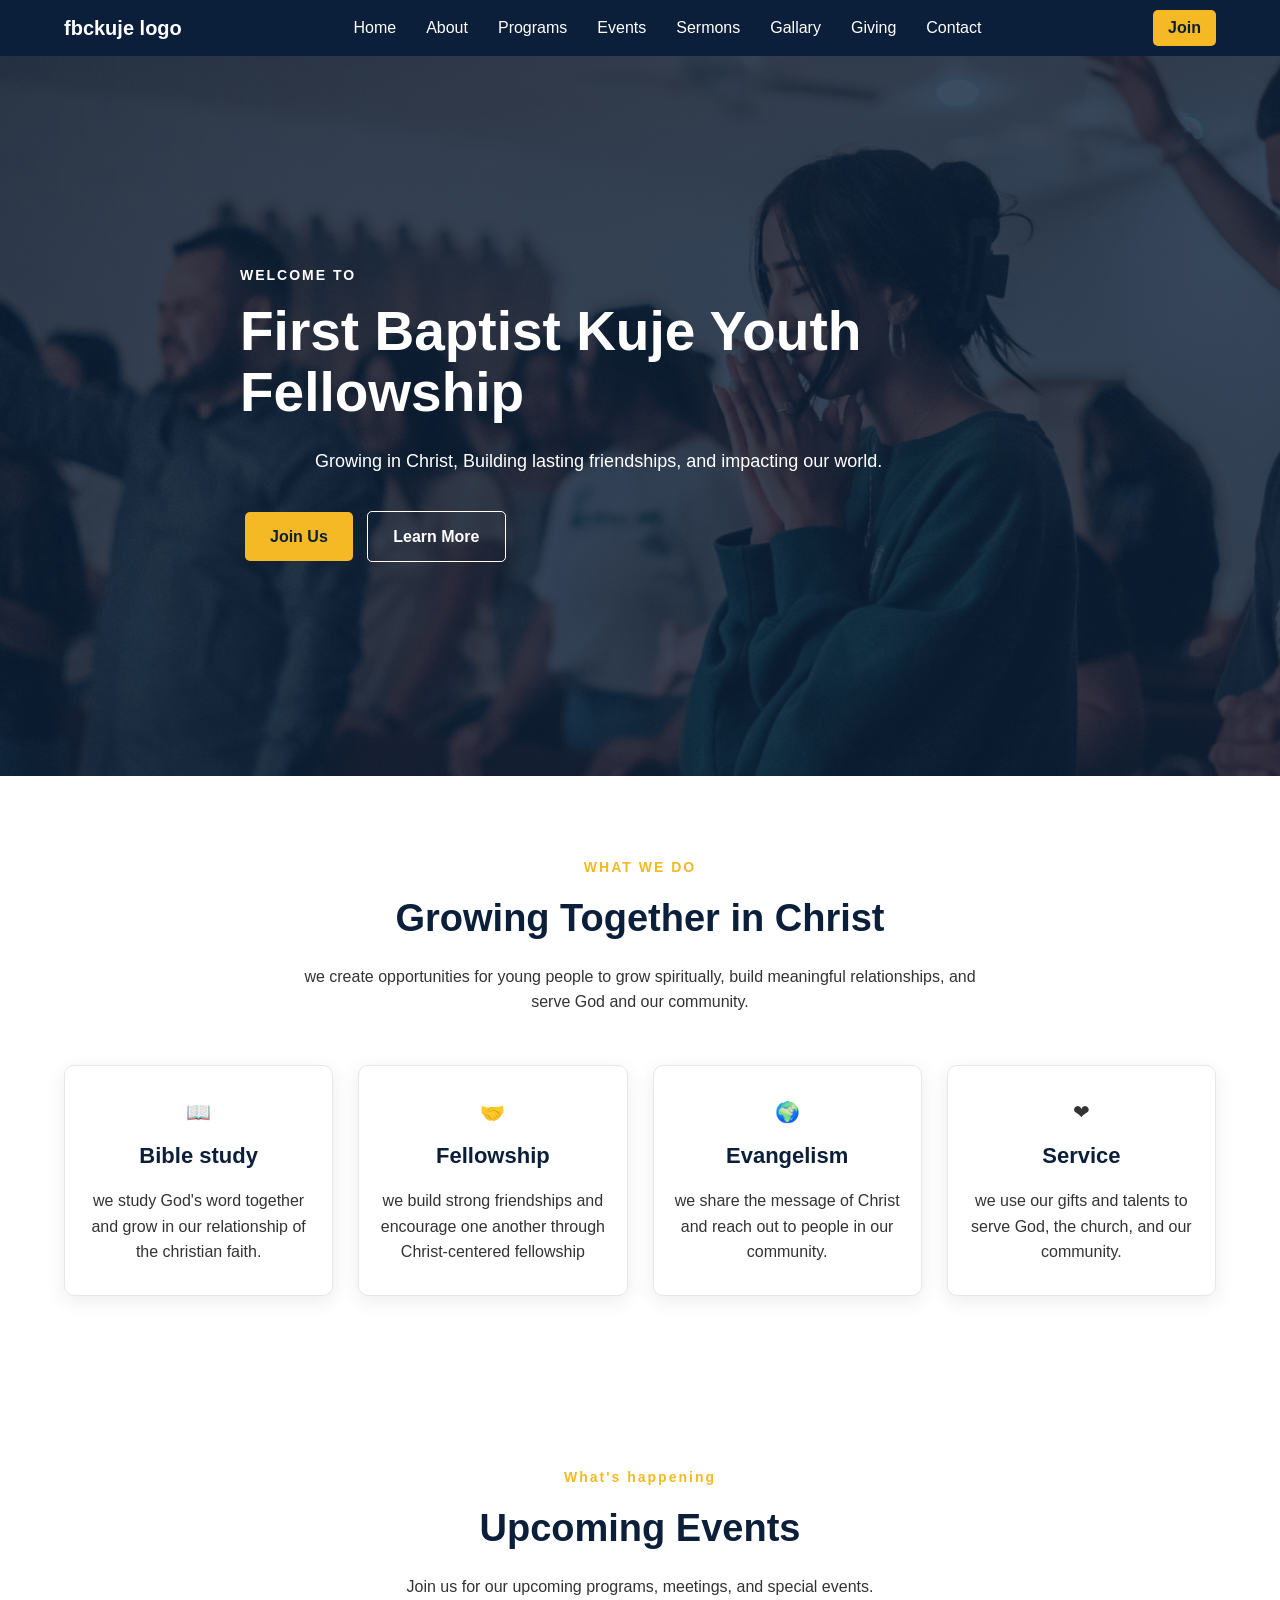
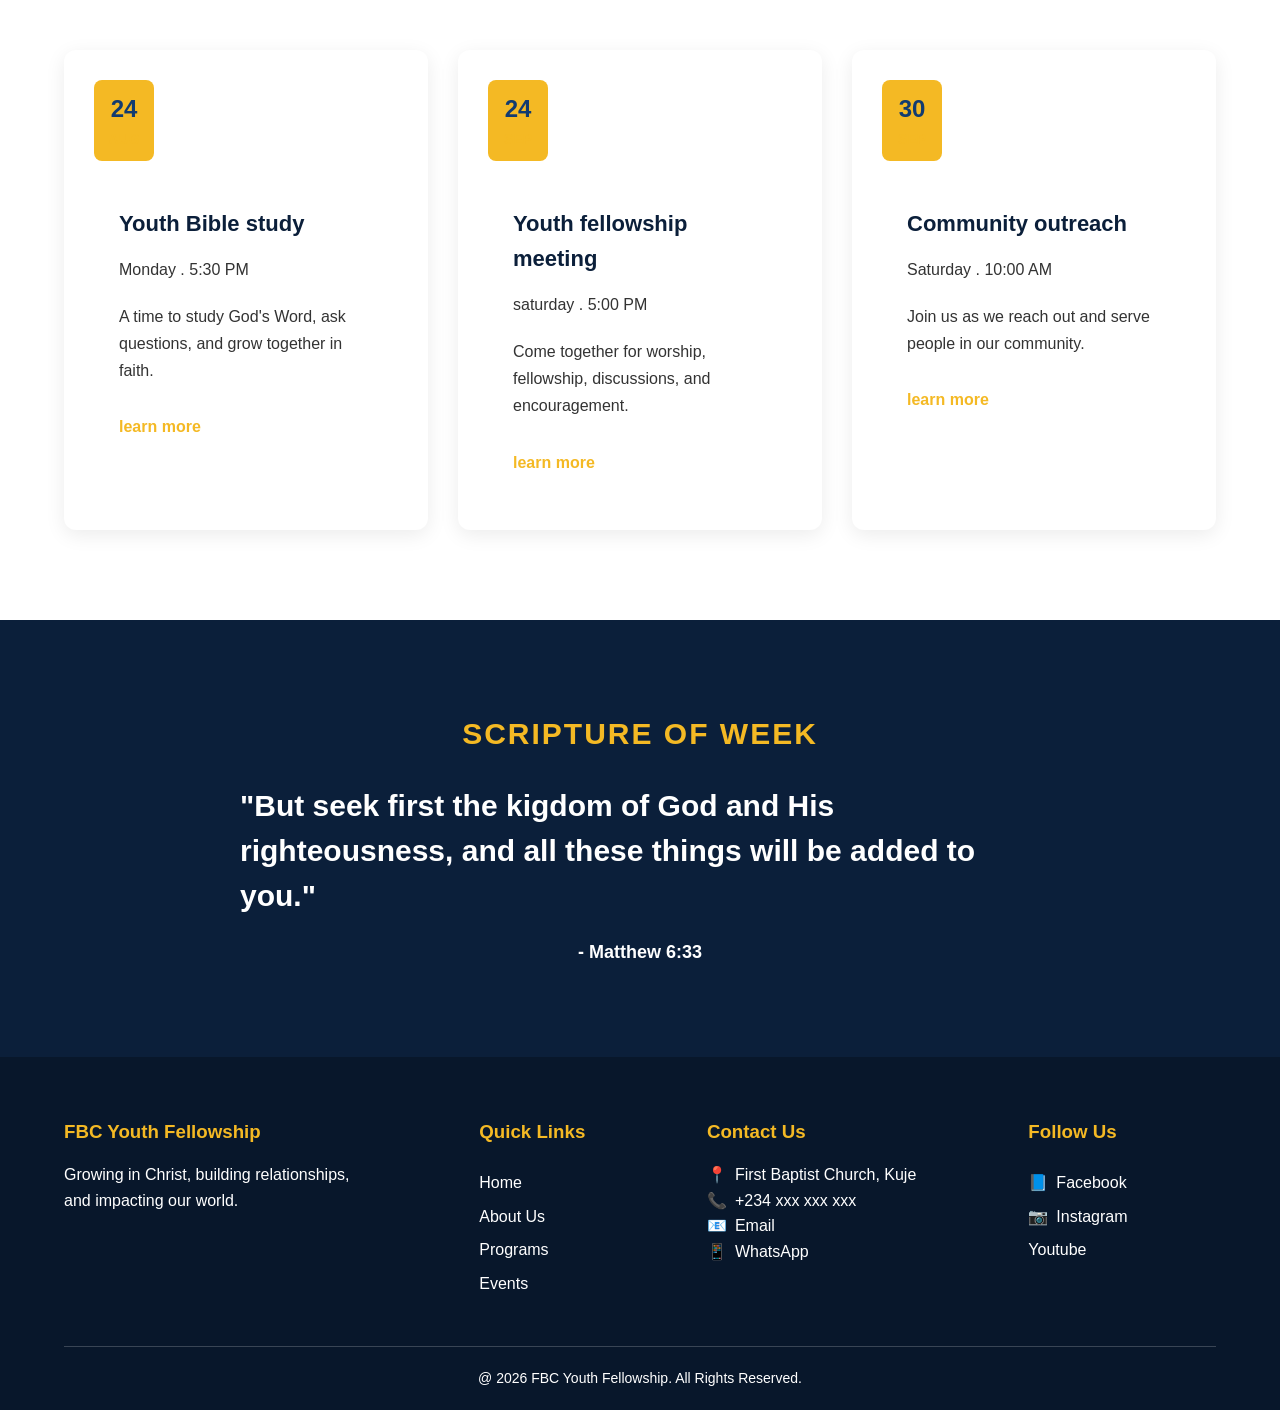
==== commit d050628d: "update" ====
--- a/index.html
+++ b/index.html
@@ -22,7 +22,8 @@
         <li><a href="programs.html">Programs</a></li>
         <li><a href="events.html">Events</a></li>
         <li><a href="sermons.html">Sermons</a></li>
-        <li><a href="#">Gallary</a></li>
+        <li><a href="gallary.html">Gallary</a></li>
+        <li><a href="#">Giving</a></li>
         <li><a href="#">Contact</a></li>
       </ul>
       
--- a/style.css
+++ b/style.css
@@ -575,6 +575,40 @@
 .sermon-content {
   padding: 30px;
 }
+.sermon-category {
+  color: var(--accent-color);
+  font-size: 13px;
+  font-weight: bold;
+  letter-spacing: 1.5px;
+  margin-bottom: 12px;
+}
+.sermon-content h3 {
+  color: var(--secondary-color);
+  font-size: 24px;
+  margin-bottom: 20px;
+}
+.sermon-speaker,
+.sermon-date {
+  margin-bottom: 10px;
+  font-size: 15px;
+}
+.sermon-card audio {
+  width: 100%;
+  margin: 20px 0;
+}
+.download-btn {
+  display: inline-block;
+  background-color: var(--accent-color);
+  color: var(--white-color);
+  padding: 12px 20px;
+  border-radius: 6px;
+  text-decoration: none;
+  font-weight: bold;
+  transition: 0.3s ease;
+}
+.download-btn:hover {
+  transform: translateY(-3px);
+}
 @media (max-width: 900px) {
   .focus-container {
     grid-template-columns: repeat(2, 1fr);
@@ -646,6 +680,15 @@
   .events-container {
     grid-template-columns: 1fr;
   }
+  .sermons {
+    padding: 60px 5%;
+  }
+  .sermons-container {
+    grid-template-columns: 1fr;
+  }
+  .sermon-content h3 {
+    font-size: 22px;
+  }
   .menu-toggle {
     display: block !important;
     color: red;
